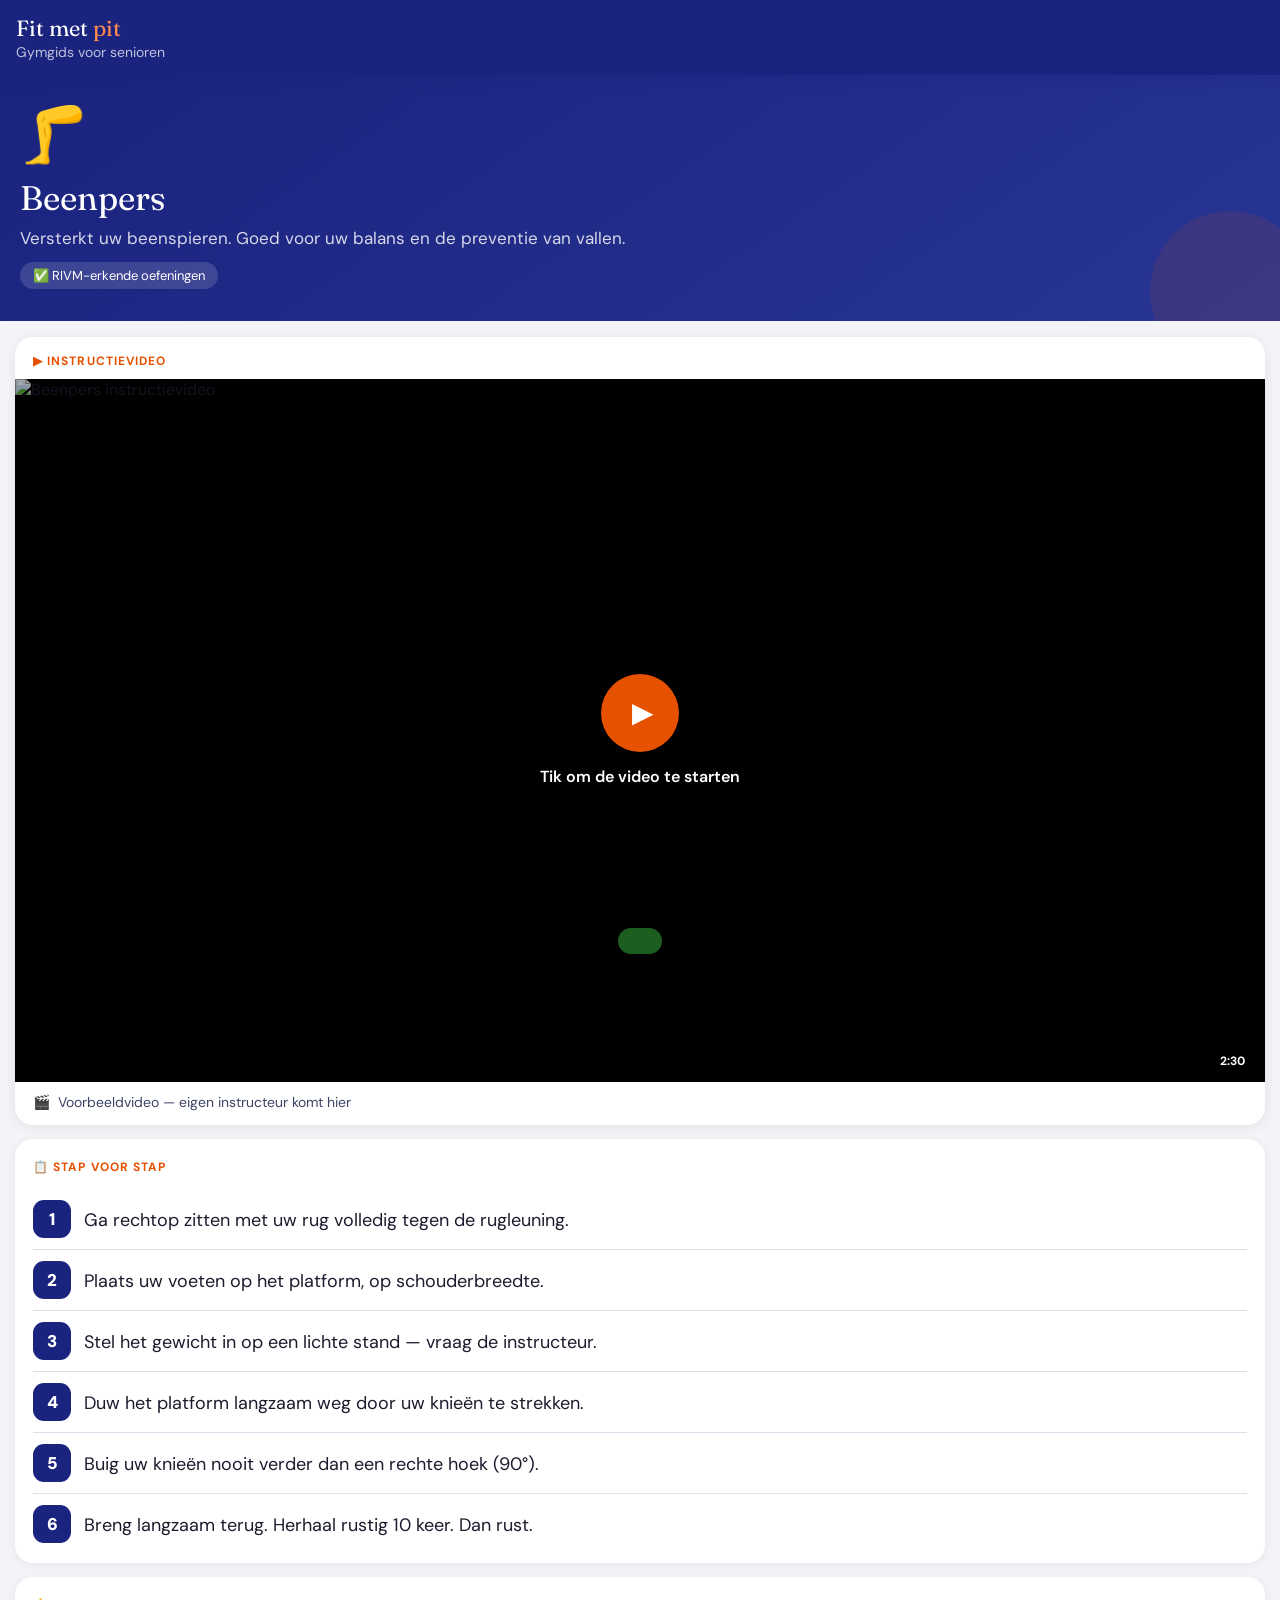
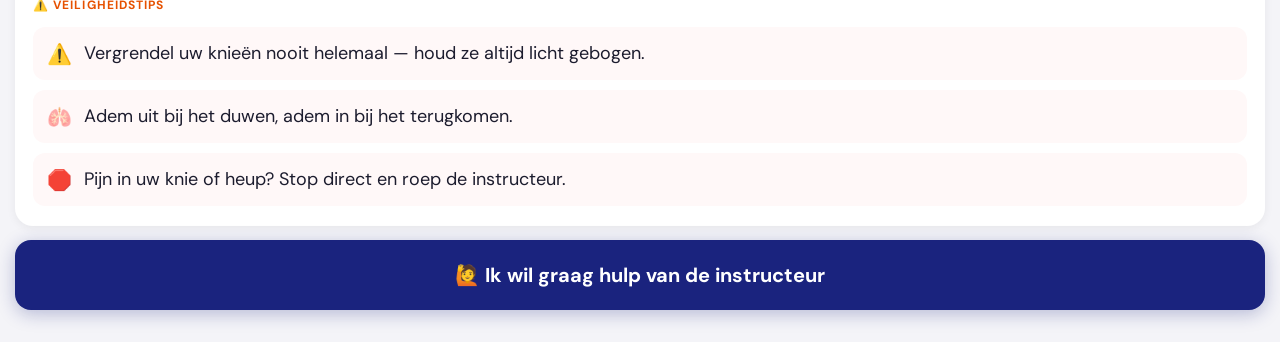
==== beenpers.html @ 7e88d87a "Add files via upload" ====
<!DOCTYPE html>
<html lang="nl">
<head>
<meta charset="UTF-8">
<meta name="viewport" content="width=device-width, initial-scale=1.0, maximum-scale=1.0, user-scalable=no">
<title>Fit met Pit — Beenpers</title>
<link href="https://fonts.googleapis.com/css2?family=Fraunces:wght@700;900&family=DM+Sans:wght@400;500;700&display=swap" rel="stylesheet">
<style>
:root {
  --or:   #E65100;
  --bl:   #1A237E;
  --bl2:  #283593;
  --bg:   #F4F4F8;
  --tekst:#1C1C2E;
  --mid:  #3D4466;
  --lijn: #DDE0EC;
  --r:    18px;
}
* { margin:0; padding:0; box-sizing:border-box; -webkit-tap-highlight-color:transparent; }
html, body { font-family:'DM Sans',sans-serif; background:var(--bg); color:var(--tekst); min-height:100vh; }

/* NAV */
.nav {
  background:var(--bl);
  padding:14px 16px;
  display:flex; align-items:center; gap:12px;
  box-shadow:0 2px 14px rgba(26,35,126,.3);
  position:sticky; top:0; z-index:50;
}
.nav-logo { font-family:'Fraunces',serif; font-size:22px; color:#fff; }
.nav-logo span { color:#FF8A50; }
.nav-sub { font-size:14px; color:rgba(255,255,255,.72); margin-top:1px; }

/* HERO BANNER */
.hero {
  background:linear-gradient(145deg,#1A237E,#283593);
  padding:24px 20px 32px;
  position:relative; overflow:hidden;
}
.hero::after {
  content:''; position:absolute;
  width:160px; height:160px; border-radius:50%;
  background:var(--or); opacity:.1;
  bottom:-50px; right:-30px;
}
.hero-ico { font-size:54px; margin-bottom:10px; }
.hero-naam { font-family:'Fraunces',serif; color:#fff; font-size:34px; line-height:1.1; }
.hero-doel { color:rgba(255,255,255,.82); font-size:17px; margin-top:8px; line-height:1.55; position:relative; }
.hero-badge {
  display:inline-flex; align-items:center; gap:5px;
  background:rgba(255,255,255,.14); border-radius:30px;
  padding:5px 13px; font-size:13px; color:#fff; margin-top:10px;
}

/* VIDEO */
.v-blok {
  background:#fff; margin:16px 15px 0;
  border-radius:var(--r); overflow:hidden;
  box-shadow:0 2px 12px rgba(0,0,0,.08);
}
.v-lbl {
  font-size:12px; font-weight:700; text-transform:uppercase;
  letter-spacing:.09em; color:var(--or); padding:16px 18px 10px;
}

/* Thumbnail click-to-play */
.yt-thumb {
  position:relative; width:100%; aspect-ratio:16/9;
  cursor:pointer; background:#000; display:block; overflow:hidden;
}
.yt-thumb img { width:100%; height:100%; object-fit:cover; display:block; }
.yt-overlay {
  position:absolute; inset:0;
  display:flex; flex-direction:column;
  align-items:center; justify-content:center; gap:14px;
  background:rgba(0,0,0,.32);
}
.yt-play {
  width:78px; height:78px; border-radius:50%;
  background:var(--or); display:flex; align-items:center;
  justify-content:center; padding-left:5px;
  box-shadow:0 0 0 0 rgba(230,81,0,.4);
  animation:pulse 2s infinite;
}
.yt-play-ico { font-size:28px; color:#fff; }
@keyframes pulse {
  0%   { box-shadow:0 0 0 0 rgba(230,81,0,.4); }
  60%  { box-shadow:0 0 0 22px rgba(230,81,0,0); }
  100% { box-shadow:0 0 0 0 rgba(230,81,0,0); }
}
.yt-label { color:#fff; font-size:16px; font-weight:600; text-shadow:0 1px 4px rgba(0,0,0,.5); }
.yt-dur {
  position:absolute; bottom:10px; right:12px;
  background:rgba(0,0,0,.7); color:#fff;
  font-size:12px; font-weight:700; padding:3px 8px; border-radius:5px;
}
.yt-frame { position:relative; width:100%; aspect-ratio:16/9; background:#000; }
.yt-frame iframe { position:absolute; inset:0; width:100%; height:100%; border:none; }

.v-footer { padding:11px 18px 14px; }
.v-footer-t { font-size:14px; color:var(--mid); display:flex; align-items:center; gap:6px; }

/* STAPPEN */
.blok {
  background:#fff; margin:14px 15px 0;
  border-radius:var(--r); padding:20px 18px;
  box-shadow:0 2px 10px rgba(0,0,0,.06);
}
.blok-lbl {
  font-size:12px; font-weight:700; text-transform:uppercase;
  letter-spacing:.09em; color:var(--or); margin-bottom:14px;
}
.stap {
  display:flex; gap:13px; align-items:flex-start;
  padding:11px 0; border-bottom:1px solid var(--lijn);
}
.stap:last-child { border-bottom:none; padding-bottom:0; }
.stap-nr {
  width:38px; height:38px; border-radius:11px;
  background:var(--bl); color:#fff; font-weight:900; font-size:17px;
  display:flex; align-items:center; justify-content:center; flex-shrink:0;
}
.stap-t { font-size:18px; line-height:1.55; color:var(--tekst); padding-top:7px; }

/* TIPS */
.tip {
  display:flex; gap:12px; align-items:flex-start;
  background:#FFF8F8; border-radius:12px;
  padding:13px 14px; margin-bottom:10px;
}
.tip:last-child { margin-bottom:0; }
.tip-ico { font-size:20px; flex-shrink:0; margin-top:1px; }
.tip-t { font-size:18px; line-height:1.5; color:var(--tekst); }

/* HULP KNOP */
.hulp {
  display:flex; align-items:center; justify-content:center; gap:12px;
  background:var(--bl); color:#fff; border:none;
  border-radius:16px; padding:22px 20px;
  font-family:'DM Sans',sans-serif; font-size:20px; font-weight:700;
  cursor:pointer; width:calc(100% - 30px); margin:14px 15px 32px;
  box-shadow:0 4px 18px rgba(26,35,126,.28);
  transition:transform .18s, background .2s;
}
.hulp:active { transform:scale(.97); background:#0d1757; }

/* TOAST */
.toast {
  position:fixed; bottom:26px; left:50%;
  transform:translateX(-50%) translateY(80px);
  background:#1B5E20; color:#fff; padding:13px 22px;
  border-radius:13px; font-size:16px; font-weight:600;
  box-shadow:0 6px 20px rgba(0,0,0,.2);
  transition:transform .28s ease; z-index:999; white-space:nowrap;
}
.toast.aan { transform:translateX(-50%) translateY(0); }

/* Fade in animatie */
@keyframes infade { from{opacity:0;transform:translateY(12px)} to{opacity:1;transform:none} }
.hero    { animation:infade .4s ease both; }
.v-blok  { animation:infade .4s .08s ease both; }
.blok    { animation:infade .4s .16s ease both; }
.blok.tips { animation:infade .4s .24s ease both; }
.hulp    { animation:infade .4s .32s ease both; }
</style>
</head>
<body>

<div class="nav">
  <div>
    <div class="nav-logo">Fit met <span>pit</span></div>
    <div class="nav-sub">Gymgids voor senioren</div>
  </div>
</div>

<div class="hero">
  <div class="hero-ico">🦵</div>
  <div class="hero-naam">Beenpers</div>
  <div class="hero-doel">Versterkt uw beenspieren. Goed voor uw balans en de preventie van vallen.</div>
  <div class="hero-badge">✅ RIVM-erkende oefeningen</div>
</div>

<!-- VIDEO -->
<div class="v-blok">
  <div class="v-lbl">▶ Instructievideo</div>
  <div class="yt-thumb" id="yt-player" onclick="speelVideo()">
    <img src="https://img.youtube.com/vi/FNTd_mxtWmo/hqdefault.jpg" alt="Beenpers instructievideo" loading="eager">
    <div class="yt-overlay">
      <div class="yt-play"><div class="yt-play-ico">▶</div></div>
      <div class="yt-label">Tik om de video te starten</div>
    </div>
    <div class="yt-dur">2:30</div>
  </div>
  <div class="v-footer">
    <div class="v-footer-t">🎬 &nbsp;Voorbeeldvideo — eigen instructeur komt hier</div>
  </div>
</div>

<!-- STAPPEN -->
<div class="blok">
  <div class="blok-lbl">📋 Stap voor stap</div>
  <div class="stap"><div class="stap-nr">1</div><div class="stap-t">Ga rechtop zitten met uw rug volledig tegen de rugleuning.</div></div>
  <div class="stap"><div class="stap-nr">2</div><div class="stap-t">Plaats uw voeten op het platform, op schouderbreedte.</div></div>
  <div class="stap"><div class="stap-nr">3</div><div class="stap-t">Stel het gewicht in op een lichte stand — vraag de instructeur.</div></div>
  <div class="stap"><div class="stap-nr">4</div><div class="stap-t">Duw het platform langzaam weg door uw knieën te strekken.</div></div>
  <div class="stap"><div class="stap-nr">5</div><div class="stap-t">Buig uw knieën nooit verder dan een rechte hoek (90°).</div></div>
  <div class="stap"><div class="stap-nr">6</div><div class="stap-t">Breng langzaam terug. Herhaal rustig 10 keer. Dan rust.</div></div>
</div>

<!-- TIPS -->
<div class="blok tips">
  <div class="blok-lbl">⚠️ Veiligheidstips</div>
  <div class="tip"><div class="tip-ico">⚠️</div><div class="tip-t">Vergrendel uw knieën nooit helemaal — houd ze altijd licht gebogen.</div></div>
  <div class="tip"><div class="tip-ico">🫁</div><div class="tip-t">Adem uit bij het duwen, adem in bij het terugkomen.</div></div>
  <div class="tip"><div class="tip-ico">🛑</div><div class="tip-t">Pijn in uw knie of heup? Stop direct en roep de instructeur.</div></div>
</div>

<button class="hulp" onclick="roepHulp()">
  🙋 Ik wil graag hulp van de instructeur
</button>

<div class="toast" id="toast"></div>

<script>
function speelVideo() {
  const el = document.getElementById('yt-player');
  el.outerHTML = `
    <div class="yt-frame">
      <iframe
        src="https://www.youtube-nocookie.com/embed/FNTd_mxtWmo?start=45&autoplay=1&rel=0&modestbranding=1&playsinline=1"
        allow="accelerometer; autoplay; clipboard-write; encrypted-media; gyroscope; picture-in-picture"
        allowfullscreen>
      </iframe>
    </div>`;
}

function roepHulp() {
  const t = document.getElementById('toast');
  t.textContent = '✅ Instructeur geroepen — kom eraan!';
  t.classList.add('aan');
  setTimeout(() => t.classList.remove('aan'), 3000);
}
</script>
</body>
</html>
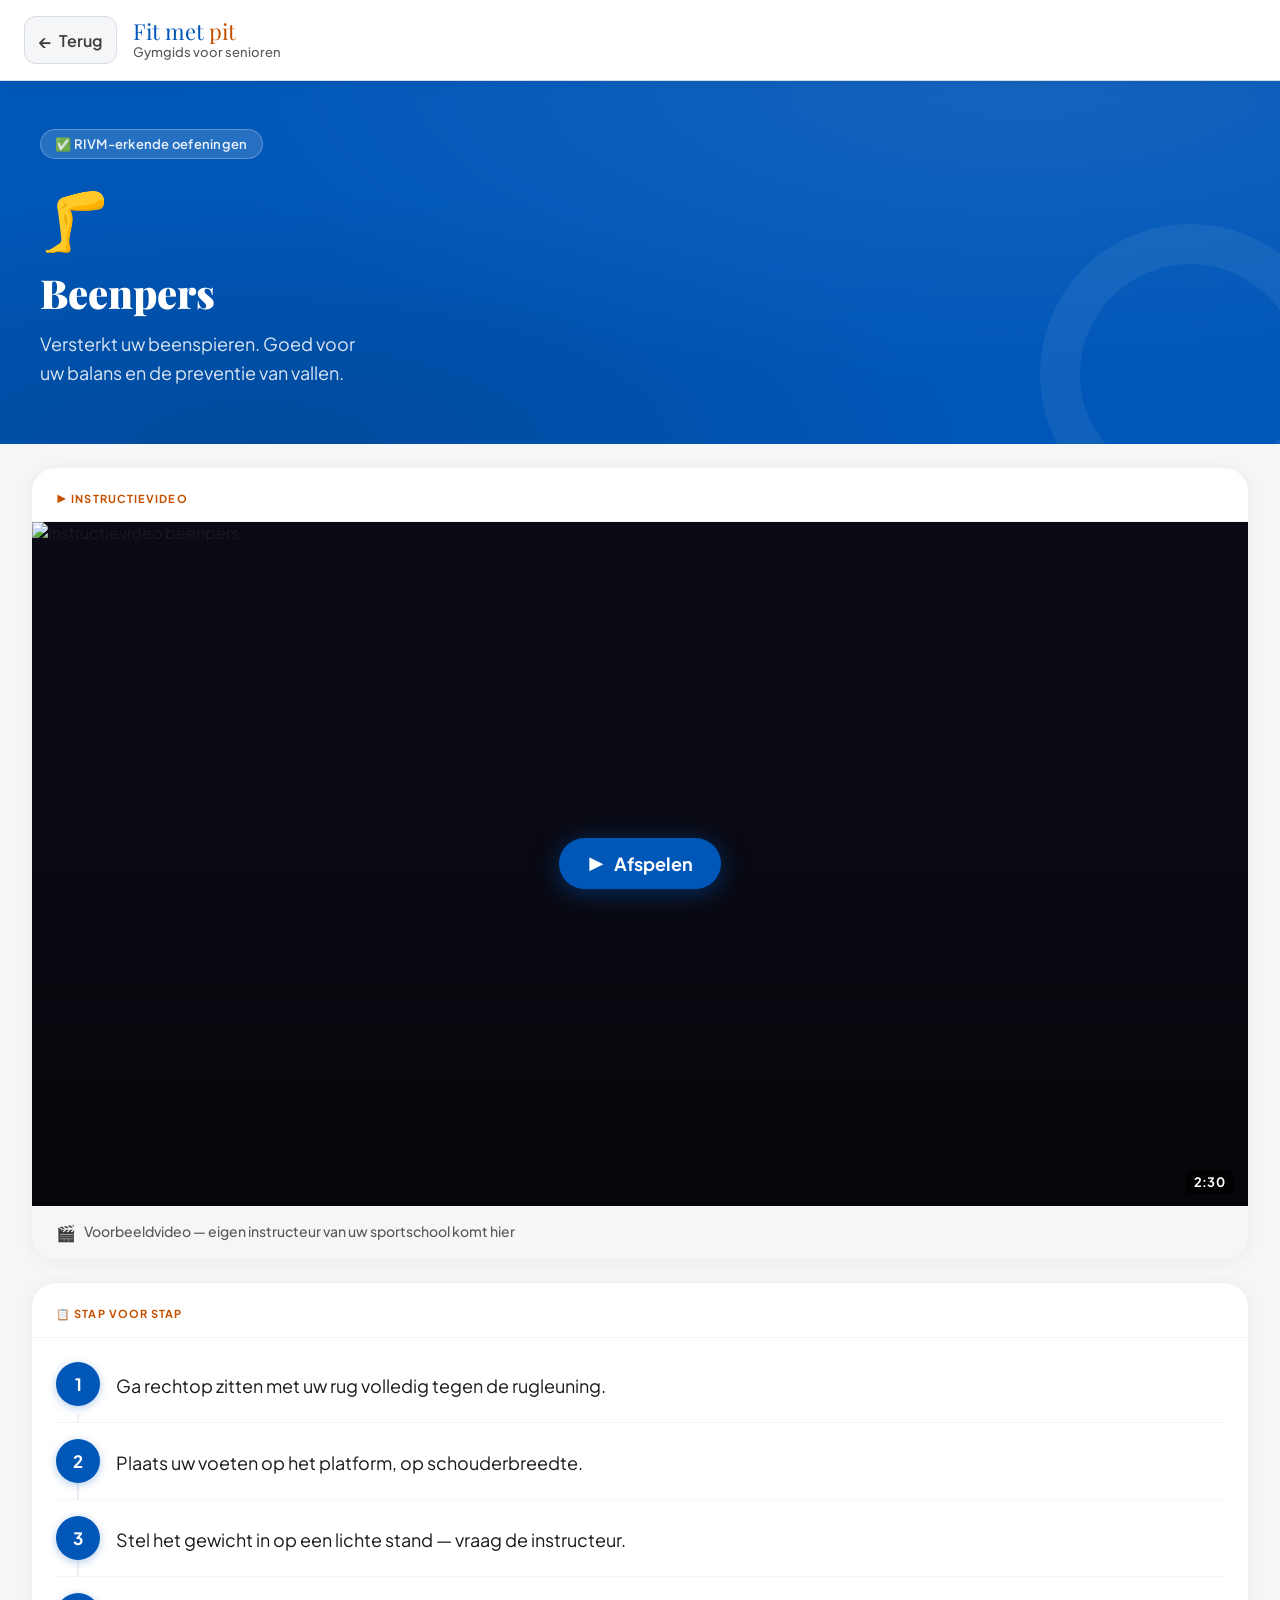
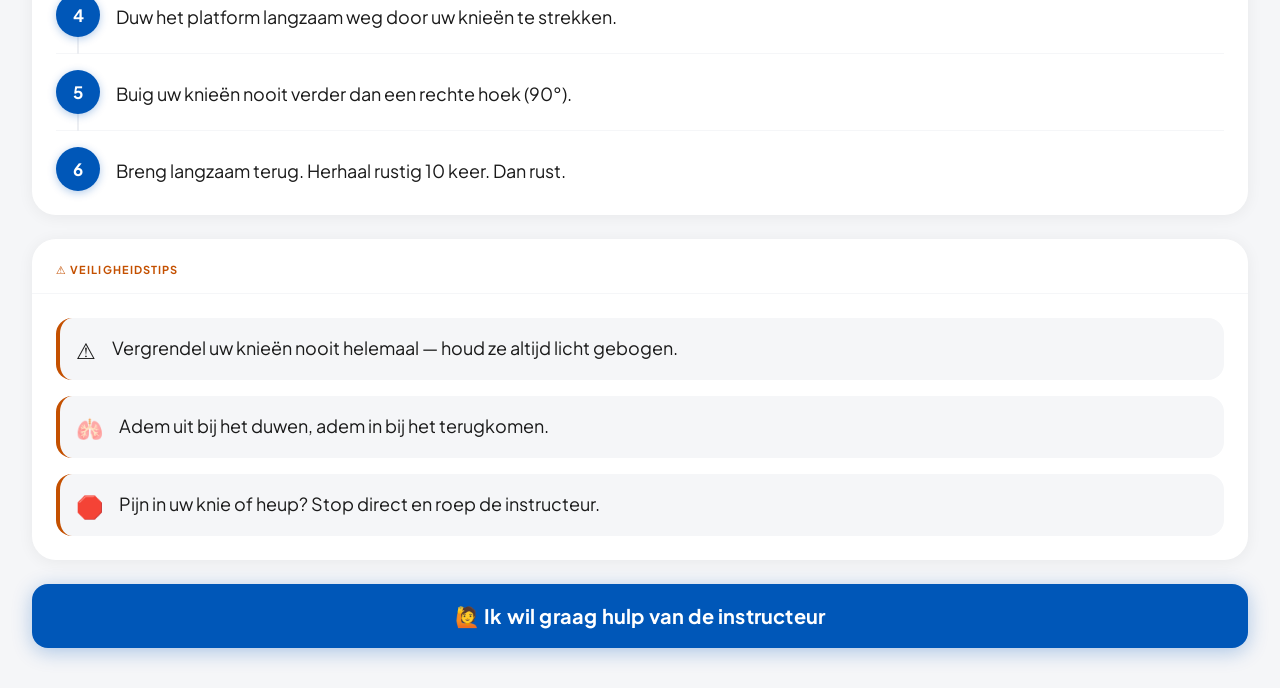
==== commit 8f741f7a: "FitmetPit v1 — Alle 6 machinepaginas + gedeeld design systeem - index.html: homepagina met 6 machine" ====
--- a/beenpers.html
+++ b/beenpers.html
@@ -2,244 +2,96 @@
 <html lang="nl">
 <head>
 <meta charset="UTF-8">
-<meta name="viewport" content="width=device-width, initial-scale=1.0, maximum-scale=1.0, user-scalable=no">
+<meta name="viewport" content="width=device-width, initial-scale=1.0">
 <title>Fit met Pit — Beenpers</title>
-<link href="https://fonts.googleapis.com/css2?family=Fraunces:wght@700;900&family=DM+Sans:wght@400;500;700&display=swap" rel="stylesheet">
-<style>
-:root {
-  --or:   #E65100;
-  --bl:   #1A237E;
-  --bl2:  #283593;
-  --bg:   #F4F4F8;
-  --tekst:#1C1C2E;
-  --mid:  #3D4466;
-  --lijn: #DDE0EC;
-  --r:    18px;
-}
-* { margin:0; padding:0; box-sizing:border-box; -webkit-tap-highlight-color:transparent; }
-html, body { font-family:'DM Sans',sans-serif; background:var(--bg); color:var(--tekst); min-height:100vh; }
-
-/* NAV */
-.nav {
-  background:var(--bl);
-  padding:14px 16px;
-  display:flex; align-items:center; gap:12px;
-  box-shadow:0 2px 14px rgba(26,35,126,.3);
-  position:sticky; top:0; z-index:50;
-}
-.nav-logo { font-family:'Fraunces',serif; font-size:22px; color:#fff; }
-.nav-logo span { color:#FF8A50; }
-.nav-sub { font-size:14px; color:rgba(255,255,255,.72); margin-top:1px; }
-
-/* HERO BANNER */
-.hero {
-  background:linear-gradient(145deg,#1A237E,#283593);
-  padding:24px 20px 32px;
-  position:relative; overflow:hidden;
-}
-.hero::after {
-  content:''; position:absolute;
-  width:160px; height:160px; border-radius:50%;
-  background:var(--or); opacity:.1;
-  bottom:-50px; right:-30px;
-}
-.hero-ico { font-size:54px; margin-bottom:10px; }
-.hero-naam { font-family:'Fraunces',serif; color:#fff; font-size:34px; line-height:1.1; }
-.hero-doel { color:rgba(255,255,255,.82); font-size:17px; margin-top:8px; line-height:1.55; position:relative; }
-.hero-badge {
-  display:inline-flex; align-items:center; gap:5px;
-  background:rgba(255,255,255,.14); border-radius:30px;
-  padding:5px 13px; font-size:13px; color:#fff; margin-top:10px;
-}
-
-/* VIDEO */
-.v-blok {
-  background:#fff; margin:16px 15px 0;
-  border-radius:var(--r); overflow:hidden;
-  box-shadow:0 2px 12px rgba(0,0,0,.08);
-}
-.v-lbl {
-  font-size:12px; font-weight:700; text-transform:uppercase;
-  letter-spacing:.09em; color:var(--or); padding:16px 18px 10px;
-}
-
-/* Thumbnail click-to-play */
-.yt-thumb {
-  position:relative; width:100%; aspect-ratio:16/9;
-  cursor:pointer; background:#000; display:block; overflow:hidden;
-}
-.yt-thumb img { width:100%; height:100%; object-fit:cover; display:block; }
-.yt-overlay {
-  position:absolute; inset:0;
-  display:flex; flex-direction:column;
-  align-items:center; justify-content:center; gap:14px;
-  background:rgba(0,0,0,.32);
-}
-.yt-play {
-  width:78px; height:78px; border-radius:50%;
-  background:var(--or); display:flex; align-items:center;
-  justify-content:center; padding-left:5px;
-  box-shadow:0 0 0 0 rgba(230,81,0,.4);
-  animation:pulse 2s infinite;
-}
-.yt-play-ico { font-size:28px; color:#fff; }
-@keyframes pulse {
-  0%   { box-shadow:0 0 0 0 rgba(230,81,0,.4); }
-  60%  { box-shadow:0 0 0 22px rgba(230,81,0,0); }
-  100% { box-shadow:0 0 0 0 rgba(230,81,0,0); }
-}
-.yt-label { color:#fff; font-size:16px; font-weight:600; text-shadow:0 1px 4px rgba(0,0,0,.5); }
-.yt-dur {
-  position:absolute; bottom:10px; right:12px;
-  background:rgba(0,0,0,.7); color:#fff;
-  font-size:12px; font-weight:700; padding:3px 8px; border-radius:5px;
-}
-.yt-frame { position:relative; width:100%; aspect-ratio:16/9; background:#000; }
-.yt-frame iframe { position:absolute; inset:0; width:100%; height:100%; border:none; }
-
-.v-footer { padding:11px 18px 14px; }
-.v-footer-t { font-size:14px; color:var(--mid); display:flex; align-items:center; gap:6px; }
-
-/* STAPPEN */
-.blok {
-  background:#fff; margin:14px 15px 0;
-  border-radius:var(--r); padding:20px 18px;
-  box-shadow:0 2px 10px rgba(0,0,0,.06);
-}
-.blok-lbl {
-  font-size:12px; font-weight:700; text-transform:uppercase;
-  letter-spacing:.09em; color:var(--or); margin-bottom:14px;
-}
-.stap {
-  display:flex; gap:13px; align-items:flex-start;
-  padding:11px 0; border-bottom:1px solid var(--lijn);
-}
-.stap:last-child { border-bottom:none; padding-bottom:0; }
-.stap-nr {
-  width:38px; height:38px; border-radius:11px;
-  background:var(--bl); color:#fff; font-weight:900; font-size:17px;
-  display:flex; align-items:center; justify-content:center; flex-shrink:0;
-}
-.stap-t { font-size:18px; line-height:1.55; color:var(--tekst); padding-top:7px; }
-
-/* TIPS */
-.tip {
-  display:flex; gap:12px; align-items:flex-start;
-  background:#FFF8F8; border-radius:12px;
-  padding:13px 14px; margin-bottom:10px;
-}
-.tip:last-child { margin-bottom:0; }
-.tip-ico { font-size:20px; flex-shrink:0; margin-top:1px; }
-.tip-t { font-size:18px; line-height:1.5; color:var(--tekst); }
-
-/* HULP KNOP */
-.hulp {
-  display:flex; align-items:center; justify-content:center; gap:12px;
-  background:var(--bl); color:#fff; border:none;
-  border-radius:16px; padding:22px 20px;
-  font-family:'DM Sans',sans-serif; font-size:20px; font-weight:700;
-  cursor:pointer; width:calc(100% - 30px); margin:14px 15px 32px;
-  box-shadow:0 4px 18px rgba(26,35,126,.28);
-  transition:transform .18s, background .2s;
-}
-.hulp:active { transform:scale(.97); background:#0d1757; }
-
-/* TOAST */
-.toast {
-  position:fixed; bottom:26px; left:50%;
-  transform:translateX(-50%) translateY(80px);
-  background:#1B5E20; color:#fff; padding:13px 22px;
-  border-radius:13px; font-size:16px; font-weight:600;
-  box-shadow:0 6px 20px rgba(0,0,0,.2);
-  transition:transform .28s ease; z-index:999; white-space:nowrap;
-}
-.toast.aan { transform:translateX(-50%) translateY(0); }
-
-/* Fade in animatie */
-@keyframes infade { from{opacity:0;transform:translateY(12px)} to{opacity:1;transform:none} }
-.hero    { animation:infade .4s ease both; }
-.v-blok  { animation:infade .4s .08s ease both; }
-.blok    { animation:infade .4s .16s ease both; }
-.blok.tips { animation:infade .4s .24s ease both; }
-.hulp    { animation:infade .4s .32s ease both; }
-</style>
+<link href="https://fonts.googleapis.com/css2?family=Playfair+Display:wght@700;900&family=Plus+Jakarta+Sans:wght@400;500;600;700&display=swap" rel="stylesheet">
+<link rel="stylesheet" href="css/fitmetpit.css">
 </head>
 <body>
 
-<div class="nav">
+<nav class="nav">
+  <a class="nav-terug" href="index.html">
+    <span class="nav-terug-pijl">←</span>
+    <span>Terug</span>
+  </a>
   <div>
     <div class="nav-logo">Fit met <span>pit</span></div>
     <div class="nav-sub">Gymgids voor senioren</div>
   </div>
-</div>
+</nav>
 
 <div class="hero">
-  <div class="hero-ico">🦵</div>
-  <div class="hero-naam">Beenpers</div>
-  <div class="hero-doel">Versterkt uw beenspieren. Goed voor uw balans en de preventie van vallen.</div>
-  <div class="hero-badge">✅ RIVM-erkende oefeningen</div>
-</div>
-
-<!-- VIDEO -->
-<div class="v-blok">
-  <div class="v-lbl">▶ Instructievideo</div>
-  <div class="yt-thumb" id="yt-player" onclick="speelVideo()">
-    <img src="https://img.youtube.com/vi/FNTd_mxtWmo/hqdefault.jpg" alt="Beenpers instructievideo" loading="eager">
-    <div class="yt-overlay">
-      <div class="yt-play"><div class="yt-play-ico">▶</div></div>
-      <div class="yt-label">Tik om de video te starten</div>
-    </div>
-    <div class="yt-dur">2:30</div>
-  </div>
-  <div class="v-footer">
-    <div class="v-footer-t">🎬 &nbsp;Voorbeeldvideo — eigen instructeur komt hier</div>
+  <div class="hero-content">
+    <div class="hero-badge">✅ RIVM-erkende oefeningen</div>
+    <span class="hero-icoon">🦵</span>
+    <h1 class="hero-naam">Beenpers</h1>
+    <p class="hero-doel">Versterkt uw beenspieren. Goed voor uw balans en de preventie van vallen.</p>
   </div>
 </div>
 
-<!-- STAPPEN -->
-<div class="blok">
-  <div class="blok-lbl">📋 Stap voor stap</div>
-  <div class="stap"><div class="stap-nr">1</div><div class="stap-t">Ga rechtop zitten met uw rug volledig tegen de rugleuning.</div></div>
-  <div class="stap"><div class="stap-nr">2</div><div class="stap-t">Plaats uw voeten op het platform, op schouderbreedte.</div></div>
-  <div class="stap"><div class="stap-nr">3</div><div class="stap-t">Stel het gewicht in op een lichte stand — vraag de instructeur.</div></div>
-  <div class="stap"><div class="stap-nr">4</div><div class="stap-t">Duw het platform langzaam weg door uw knieën te strekken.</div></div>
-  <div class="stap"><div class="stap-nr">5</div><div class="stap-t">Buig uw knieën nooit verder dan een rechte hoek (90°).</div></div>
-  <div class="stap"><div class="stap-nr">6</div><div class="stap-t">Breng langzaam terug. Herhaal rustig 10 keer. Dan rust.</div></div>
+<div class="sectie">
+  <div class="sectie-header">
+    <div class="sectie-label">▶ Instructievideo</div>
+  </div>
+  <div class="video-container" id="video-container" onclick="speelVideo('FNTd_mxtWmo', 60)">
+    <img class="video-thumb" src="https://img.youtube.com/vi/FNTd_mxtWmo/hqdefault.jpg" alt="Instructievideo beenpers" loading="eager">
+    <div class="video-overlay">
+      <div class="video-play-knop">
+        <span>▶</span>
+        <span>Afspelen</span>
+      </div>
+    </div>
+    <div class="video-duur">2:30</div>
+  </div>
+  <div class="video-footer">
+    <span>🎬</span>
+    <span class="video-footer-tekst">Voorbeeldvideo — eigen instructeur van uw sportschool komt hier</span>
+  </div>
 </div>
 
-<!-- TIPS -->
-<div class="blok tips">
-  <div class="blok-lbl">⚠️ Veiligheidstips</div>
-  <div class="tip"><div class="tip-ico">⚠️</div><div class="tip-t">Vergrendel uw knieën nooit helemaal — houd ze altijd licht gebogen.</div></div>
-  <div class="tip"><div class="tip-ico">🫁</div><div class="tip-t">Adem uit bij het duwen, adem in bij het terugkomen.</div></div>
-  <div class="tip"><div class="tip-ico">🛑</div><div class="tip-t">Pijn in uw knie of heup? Stop direct en roep de instructeur.</div></div>
+<div class="sectie">
+  <div class="sectie-header">
+    <div class="sectie-label">📋 Stap voor stap</div>
+  </div>
+  <div class="stappen-lijst">
+    <div class="stap"><div class="stap-nr">1</div><div class="stap-tekst">Ga rechtop zitten met uw rug volledig tegen de rugleuning.</div></div>
+    <div class="stap"><div class="stap-nr">2</div><div class="stap-tekst">Plaats uw voeten op het platform, op schouderbreedte.</div></div>
+    <div class="stap"><div class="stap-nr">3</div><div class="stap-tekst">Stel het gewicht in op een lichte stand — vraag de instructeur.</div></div>
+    <div class="stap"><div class="stap-nr">4</div><div class="stap-tekst">Duw het platform langzaam weg door uw knieën te strekken.</div></div>
+    <div class="stap"><div class="stap-nr">5</div><div class="stap-tekst">Buig uw knieën nooit verder dan een rechte hoek (90°).</div></div>
+    <div class="stap"><div class="stap-nr">6</div><div class="stap-tekst">Breng langzaam terug. Herhaal rustig 10 keer. Dan rust.</div></div>
+  </div>
 </div>
 
-<button class="hulp" onclick="roepHulp()">
-  🙋 Ik wil graag hulp van de instructeur
-</button>
+<div class="sectie">
+  <div class="sectie-header">
+    <div class="sectie-label">⚠️ Veiligheidstips</div>
+  </div>
+  <div class="tips-lijst">
+    <div class="tip"><div class="tip-ico">⚠️</div><div class="tip-tekst">Vergrendel uw knieën nooit helemaal — houd ze altijd licht gebogen.</div></div>
+    <div class="tip"><div class="tip-ico">🫁</div><div class="tip-tekst">Adem uit bij het duwen, adem in bij het terugkomen.</div></div>
+    <div class="tip"><div class="tip-ico">🛑</div><div class="tip-tekst">Pijn in uw knie of heup? Stop direct en roep de instructeur.</div></div>
+  </div>
+</div>
 
-<div class="toast" id="toast"></div>
+<div class="hulp-sectie">
+  <button class="hulp-knop" onclick="roepHulp()">🙋 Ik wil graag hulp van de instructeur</button>
+</div>
 
-<script>
-function speelVideo() {
-  const el = document.getElementById('yt-player');
-  el.outerHTML = `
-    <div class="yt-frame">
-      <iframe
-        src="https://www.youtube-nocookie.com/embed/FNTd_mxtWmo?start=45&autoplay=1&rel=0&modestbranding=1&playsinline=1"
-        allow="accelerometer; autoplay; clipboard-write; encrypted-media; gyroscope; picture-in-picture"
-        allowfullscreen>
-      </iframe>
-    </div>`;
-}
+<div class="modaal-bg" id="modaal" onclick="sluitModaal(event)">
+  <div class="modaal-kaart">
+    <div class="modaal-top">
+      <div class="modaal-vinkje">✅</div>
+      <div class="modaal-titel">De instructeur is gewaarschuwd!</div>
+      <div class="modaal-sub">Hij of zij komt zo snel mogelijk naar U toe.</div>
+    </div>
+    <div class="modaal-body">
+      <div class="modaal-info">🕐 &nbsp;Blijf rustig zitten bij het apparaat.<br>De instructeur komt eraan.</div>
+      <button class="modaal-sluit" onclick="sluitModaal(event)">← Terug naar de oefening</button>
+    </div>
+  </div>
+</div>
 
-function roepHulp() {
-  const t = document.getElementById('toast');
-  t.textContent = '✅ Instructeur geroepen — kom eraan!';
-  t.classList.add('aan');
-  setTimeout(() => t.classList.remove('aan'), 3000);
-}
-</script>
+<script src="js/fitmetpit.js"></script>
 </body>
 </html>
--- a/css/fitmetpit.css
+++ b/css/fitmetpit.css
@@ -0,0 +1,645 @@
+/*
+  FitmetPit — Gedeeld design systeem
+  8pt grid · WCAG AAA contrast · Senior-proof UX
+
+  Contrast ratios:
+  --tekst  #1A1A1A op wit:  18.1:1  ✓ AAA
+  --mid    #3D3D3D op wit:  10.7:1  ✓ AAA
+  --sub    #595959 op wit:   7.0:1  ✓ AAA
+  --actie  #0057B8 op wit:   7.2:1  ✓ AAA (nooit naast oranje)
+  --label  #C45000 op wit:   4.6:1  ✓ AA  (nooit naast blauw)
+*/
+
+:root {
+  --wit:      #FFFFFF;
+  --bg:       #F5F6F8;
+  --bg2:      #ECEEF2;
+  --tekst:    #1A1A1A;
+  --mid:      #3D3D3D;
+  --sub:      #595959;
+  --lijn:     #D8DBE4;
+  --actie:    #0057B8;
+  --actie2:   #004A9E;
+  --label:    #C45000;
+  --label-bg: #FFF0E6;
+  --groen:    #1B5E20;
+  --groen-bg: #E8F5E9;
+
+  --font-display: 'Playfair Display', Georgia, serif;
+  --font-body:    'Plus Jakarta Sans', system-ui, sans-serif;
+
+  --s1: 8px;
+  --s2: 16px;
+  --s3: 24px;
+  --s4: 32px;
+  --s5: 40px;
+  --s6: 48px;
+
+  --r-sm: 12px;
+  --r-md: 16px;
+  --r-lg: 24px;
+}
+
+* { margin:0; padding:0; box-sizing:border-box; -webkit-tap-highlight-color:transparent; }
+html { scroll-behavior:smooth; }
+body {
+  font-family: var(--font-body);
+  background: var(--bg);
+  color: var(--tekst);
+  min-height: 100vh;
+  -webkit-font-smoothing: antialiased;
+}
+
+/* ═══ NAVIGATIE ═══ */
+.nav {
+  background: var(--wit);
+  border-bottom: 1px solid var(--lijn);
+  padding: var(--s2) var(--s3);
+  display: flex;
+  align-items: center;
+  gap: var(--s2);
+  position: sticky;
+  top: 0;
+  z-index: 100;
+  box-shadow: 0 1px 12px rgba(0,0,0,.06);
+}
+
+.nav-terug {
+  display: flex;
+  align-items: center;
+  gap: 6px;
+  background: var(--bg);
+  border: 1.5px solid var(--lijn);
+  border-radius: var(--r-sm);
+  padding: 10px 14px;
+  font-family: var(--font-body);
+  font-size: 16px;
+  font-weight: 600;
+  color: var(--mid);
+  cursor: pointer;
+  flex-shrink: 0;
+  transition: background .18s, border-color .18s;
+  min-height: 48px;
+  text-decoration: none;
+}
+.nav-terug:active { background: var(--bg2); border-color: var(--sub); }
+.nav-terug-pijl { font-size: 18px; }
+
+.nav-logo {
+  font-family: var(--font-display);
+  font-size: 22px;
+  color: var(--actie);
+  line-height: 1;
+}
+.nav-logo span { color: var(--label); }
+.nav-sub {
+  font-size: 13px;
+  color: var(--sub);
+  margin-top: 2px;
+  font-weight: 500;
+}
+
+/* ═══ HERO ═══ */
+.hero {
+  background: var(--actie);
+  padding: var(--s5) var(--s3) var(--s6);
+  position: relative;
+  overflow: hidden;
+}
+.hero::before {
+  content: '';
+  position: absolute;
+  inset: 0;
+  background:
+    radial-gradient(ellipse at 80% 0%, rgba(255,255,255,.08) 0%, transparent 60%),
+    radial-gradient(ellipse at 20% 100%, rgba(0,0,0,.15) 0%, transparent 50%);
+}
+.hero::after {
+  content: '';
+  position: absolute;
+  width: 220px; height: 220px;
+  border-radius: 50%;
+  border: 40px solid rgba(255,255,255,.06);
+  bottom: -80px; right: -60px;
+}
+.hero-content { position: relative; }
+
+.hero-badge {
+  display: inline-flex;
+  align-items: center;
+  gap: 6px;
+  background: rgba(255,255,255,.15);
+  border: 1px solid rgba(255,255,255,.25);
+  border-radius: 30px;
+  padding: 6px 14px;
+  font-size: 13px;
+  font-weight: 600;
+  color: rgba(255,255,255,.9);
+  margin-bottom: var(--s3);
+  letter-spacing: .02em;
+}
+
+.hero-icoon { font-size: 56px; margin-bottom: var(--s2); display: block; }
+
+.hero-naam {
+  font-family: var(--font-display);
+  color: var(--wit);
+  font-size: 40px;
+  line-height: 1.08;
+  font-weight: 900;
+  margin-bottom: var(--s2);
+}
+
+.hero-doel {
+  color: rgba(255,255,255,.85);
+  font-size: 18px;
+  line-height: 1.6;
+  font-weight: 400;
+  max-width: 340px;
+}
+
+/* ═══ SECTIE KAART ═══ */
+.sectie {
+  background: var(--wit);
+  margin: var(--s3) var(--s3) 0;
+  border-radius: var(--r-lg);
+  overflow: hidden;
+  box-shadow: 0 2px 16px rgba(0,0,0,.06);
+}
+
+.sectie-header {
+  padding: var(--s3) var(--s3) var(--s2);
+  display: flex;
+  align-items: center;
+  gap: 10px;
+  border-bottom: 1px solid var(--bg);
+}
+
+.sectie-label {
+  font-size: 11px;
+  font-weight: 700;
+  text-transform: uppercase;
+  letter-spacing: .1em;
+  color: var(--label);
+}
+
+/* ═══ VIDEO ═══ */
+.video-container {
+  position: relative;
+  width: 100%;
+  aspect-ratio: 16/9;
+  background: #0a0a14;
+  cursor: pointer;
+  overflow: hidden;
+}
+.video-thumb {
+  width: 100%;
+  height: 100%;
+  object-fit: cover;
+  display: block;
+  transition: transform .4s ease, opacity .3s;
+}
+.video-container:active .video-thumb { transform: scale(1.02); opacity: .9; }
+
+.video-overlay {
+  position: absolute;
+  inset: 0;
+  background: linear-gradient(to bottom, transparent 40%, rgba(0,0,0,.5) 100%);
+  display: flex;
+  align-items: center;
+  justify-content: center;
+}
+
+.video-play-knop {
+  display: flex;
+  align-items: center;
+  gap: 10px;
+  background: var(--actie);
+  color: var(--wit);
+  border-radius: 50px;
+  padding: 14px 28px;
+  font-family: var(--font-body);
+  font-size: 18px;
+  font-weight: 700;
+  box-shadow: 0 4px 24px rgba(0,87,184,.5);
+  animation: puls 2.2s ease infinite;
+  transition: transform .18s;
+}
+.video-container:active .video-play-knop { transform: scale(.95); }
+
+@keyframes puls {
+  0%   { box-shadow: 0 4px 24px rgba(0,87,184,.5), 0 0 0 0 rgba(0,87,184,.35); }
+  60%  { box-shadow: 0 4px 24px rgba(0,87,184,.5), 0 0 0 18px rgba(0,87,184,0); }
+  100% { box-shadow: 0 4px 24px rgba(0,87,184,.5), 0 0 0 0 rgba(0,87,184,0); }
+}
+
+.video-duur {
+  position: absolute;
+  bottom: 12px; right: 14px;
+  background: rgba(0,0,0,.72);
+  color: var(--wit);
+  font-size: 13px;
+  font-weight: 700;
+  padding: 4px 9px;
+  border-radius: 6px;
+  letter-spacing: .02em;
+}
+
+.video-yt-frame {
+  position: relative; width: 100%; aspect-ratio: 16/9; background: #000;
+}
+.video-yt-frame iframe {
+  position: absolute; inset: 0; width: 100%; height: 100%; border: none;
+}
+
+/* Placeholder voor machines zonder video */
+.video-placeholder {
+  width: 100%;
+  aspect-ratio: 16/9;
+  background: linear-gradient(135deg, #0d1b2a 0%, #1a2f4a 100%);
+  display: flex;
+  flex-direction: column;
+  align-items: center;
+  justify-content: center;
+  gap: var(--s2);
+}
+.video-placeholder-icoon { font-size: 48px; }
+.video-placeholder-tekst {
+  font-family: var(--font-body);
+  font-size: 18px;
+  font-weight: 600;
+  color: rgba(255,255,255,.8);
+  text-align: center;
+  padding: 0 var(--s3);
+  line-height: 1.5;
+}
+.video-placeholder-sub {
+  font-size: 14px;
+  color: rgba(255,255,255,.5);
+  text-align: center;
+  padding: 0 var(--s3);
+}
+
+.video-footer {
+  padding: var(--s2) var(--s3);
+  background: var(--bg);
+  display: flex;
+  align-items: center;
+  gap: 8px;
+}
+.video-footer-tekst {
+  font-size: 14px;
+  color: var(--sub);
+  font-weight: 500;
+  line-height: 1.4;
+}
+
+/* ═══ STAPPEN ═══ */
+.stappen-lijst {
+  padding: var(--s3);
+  display: flex;
+  flex-direction: column;
+  gap: 0;
+}
+
+.stap {
+  display: flex;
+  gap: var(--s2);
+  align-items: flex-start;
+  padding: var(--s2) 0;
+  border-bottom: 1px solid var(--bg);
+  position: relative;
+}
+.stap:last-child { border-bottom: none; padding-bottom: 0; }
+.stap:first-child { padding-top: 0; }
+
+.stap:not(:last-child)::before {
+  content: '';
+  position: absolute;
+  left: 21px;
+  top: 52px;
+  bottom: -1px;
+  width: 2px;
+  background: var(--bg2);
+}
+
+.stap-nr {
+  width: 44px;
+  height: 44px;
+  border-radius: 50%;
+  background: var(--actie);
+  color: var(--wit);
+  font-weight: 700;
+  font-size: 17px;
+  display: flex;
+  align-items: center;
+  justify-content: center;
+  flex-shrink: 0;
+  box-shadow: 0 2px 8px rgba(0,87,184,.3);
+  position: relative;
+  z-index: 1;
+}
+
+.stap-tekst {
+  font-size: 18px;
+  line-height: 1.6;
+  color: var(--tekst);
+  padding-top: 10px;
+  font-weight: 400;
+}
+
+/* ═══ VEILIGHEIDSTIPS ═══ */
+.tips-lijst {
+  padding: var(--s3);
+  display: flex;
+  flex-direction: column;
+  gap: var(--s2);
+}
+
+.tip {
+  display: flex;
+  gap: var(--s2);
+  align-items: flex-start;
+  background: var(--bg);
+  border-radius: var(--r-md);
+  padding: var(--s2);
+  border-left: 4px solid var(--label);
+}
+
+.tip-ico { font-size: 22px; flex-shrink: 0; margin-top: 2px; }
+.tip-tekst {
+  font-size: 18px;
+  line-height: 1.55;
+  color: var(--tekst);
+  font-weight: 400;
+}
+
+/* ═══ HULPKNOP ═══ */
+.hulp-sectie {
+  margin: var(--s3) var(--s3) var(--s5);
+}
+
+.hulp-knop {
+  display: flex;
+  align-items: center;
+  justify-content: center;
+  gap: var(--s2);
+  background: var(--actie);
+  color: var(--wit);
+  border: none;
+  border-radius: var(--r-md);
+  padding: 0 var(--s3);
+  height: 64px;
+  font-family: var(--font-body);
+  font-size: 20px;
+  font-weight: 700;
+  cursor: pointer;
+  width: 100%;
+  box-shadow: 0 4px 20px rgba(0,87,184,.3);
+  transition: background .18s, transform .18s, box-shadow .18s;
+  letter-spacing: .01em;
+}
+.hulp-knop:active {
+  background: var(--actie2);
+  transform: scale(.98);
+  box-shadow: 0 2px 10px rgba(0,87,184,.2);
+}
+
+/* ═══ MODAAL ═══ */
+.modaal-bg {
+  position: fixed;
+  inset: 0;
+  background: rgba(0,0,0,.7);
+  z-index: 500;
+  display: flex;
+  align-items: center;
+  justify-content: center;
+  padding: var(--s3);
+  opacity: 0;
+  pointer-events: none;
+  transition: opacity .3s ease;
+  backdrop-filter: blur(4px);
+}
+.modaal-bg.aan { opacity: 1; pointer-events: all; }
+
+.modaal-kaart {
+  background: var(--wit);
+  border-radius: var(--r-lg);
+  width: 100%;
+  max-width: 380px;
+  overflow: hidden;
+  transform: translateY(20px) scale(.97);
+  transition: transform .3s ease;
+  box-shadow: 0 24px 64px rgba(0,0,0,.3);
+}
+.modaal-bg.aan .modaal-kaart { transform: none; }
+
+.modaal-top {
+  background: var(--groen);
+  padding: var(--s5) var(--s3) var(--s4);
+  text-align: center;
+}
+.modaal-vinkje {
+  width: 72px; height: 72px;
+  background: rgba(255,255,255,.2);
+  border-radius: 50%;
+  display: flex;
+  align-items: center;
+  justify-content: center;
+  font-size: 34px;
+  margin: 0 auto var(--s3);
+}
+.modaal-titel {
+  font-family: var(--font-display);
+  color: var(--wit);
+  font-size: 26px;
+  font-weight: 700;
+  line-height: 1.2;
+}
+.modaal-sub {
+  color: rgba(255,255,255,.85);
+  font-size: 17px;
+  margin-top: var(--s1);
+  line-height: 1.5;
+}
+
+.modaal-body { padding: var(--s3); }
+.modaal-info {
+  background: var(--groen-bg);
+  border-radius: var(--r-sm);
+  padding: var(--s2);
+  font-size: 16px;
+  color: var(--groen);
+  font-weight: 500;
+  line-height: 1.5;
+  text-align: center;
+  margin-bottom: var(--s3);
+}
+
+.modaal-sluit {
+  display: flex;
+  align-items: center;
+  justify-content: center;
+  background: var(--bg);
+  border: 2px solid var(--lijn);
+  border-radius: var(--r-md);
+  padding: 0 var(--s3);
+  height: 56px;
+  font-family: var(--font-body);
+  font-size: 18px;
+  font-weight: 700;
+  color: var(--mid);
+  cursor: pointer;
+  width: 100%;
+  transition: background .18s, border-color .18s;
+}
+.modaal-sluit:active { background: var(--bg2); border-color: var(--sub); }
+
+/* ═══ INDEX PAGINA ═══ */
+.home-hero {
+  background: var(--actie);
+  padding: var(--s5) var(--s3) var(--s6);
+  position: relative;
+  overflow: hidden;
+  text-align: center;
+}
+.home-hero::before {
+  content: '';
+  position: absolute;
+  inset: 0;
+  background: radial-gradient(ellipse at 50% 0%, rgba(255,255,255,.1) 0%, transparent 60%);
+}
+.home-hero::after {
+  content: '';
+  position: absolute;
+  width: 300px; height: 300px;
+  border-radius: 50%;
+  border: 60px solid rgba(255,255,255,.05);
+  bottom: -120px; right: -80px;
+}
+.home-hero-content { position: relative; }
+.home-logo {
+  font-family: var(--font-display);
+  font-size: 48px;
+  color: var(--wit);
+  font-weight: 900;
+  line-height: 1;
+  margin-bottom: var(--s1);
+}
+.home-logo span { color: #FFD54F; }
+.home-tagline {
+  font-size: 18px;
+  color: rgba(255,255,255,.85);
+  font-weight: 500;
+  margin-bottom: var(--s3);
+}
+.home-subtitle {
+  font-size: 16px;
+  color: rgba(255,255,255,.7);
+  line-height: 1.6;
+  max-width: 320px;
+  margin: 0 auto;
+}
+
+.machines-sectie {
+  padding: var(--s3);
+}
+.machines-titel {
+  font-family: var(--font-display);
+  font-size: 26px;
+  color: var(--tekst);
+  font-weight: 700;
+  margin-bottom: var(--s1);
+}
+.machines-sub {
+  font-size: 16px;
+  color: var(--sub);
+  margin-bottom: var(--s3);
+  line-height: 1.5;
+}
+
+.machine-grid {
+  display: flex;
+  flex-direction: column;
+  gap: var(--s2);
+}
+
+.machine-kaart {
+  display: flex;
+  align-items: center;
+  gap: var(--s2);
+  background: var(--wit);
+  border-radius: var(--r-md);
+  padding: var(--s2);
+  text-decoration: none;
+  color: var(--tekst);
+  box-shadow: 0 2px 12px rgba(0,0,0,.06);
+  border: 1.5px solid var(--lijn);
+  transition: transform .18s, box-shadow .18s, border-color .18s;
+  min-height: 72px;
+}
+.machine-kaart:active {
+  transform: scale(.98);
+  box-shadow: 0 1px 6px rgba(0,0,0,.08);
+  border-color: var(--actie);
+}
+
+.machine-icoon-wrapper {
+  width: 56px; height: 56px;
+  background: var(--bg);
+  border-radius: var(--r-sm);
+  display: flex;
+  align-items: center;
+  justify-content: center;
+  font-size: 28px;
+  flex-shrink: 0;
+}
+
+.machine-info { flex: 1; }
+.machine-naam {
+  font-size: 18px;
+  font-weight: 700;
+  color: var(--tekst);
+  line-height: 1.2;
+}
+.machine-doel {
+  font-size: 14px;
+  color: var(--sub);
+  margin-top: 3px;
+  line-height: 1.4;
+}
+
+.machine-pijl {
+  font-size: 20px;
+  color: var(--actie);
+  flex-shrink: 0;
+}
+
+/* ═══ FADE IN ═══ */
+@keyframes omhoog {
+  from { opacity:0; transform:translateY(20px); }
+  to   { opacity:1; transform:none; }
+}
+
+.hero         { animation: omhoog .5s ease both; }
+.home-hero    { animation: omhoog .5s ease both; }
+.sectie       { animation: omhoog .5s ease both; }
+.sectie:nth-child(2) { animation-delay: .08s; }
+.sectie:nth-child(3) { animation-delay: .16s; }
+.sectie:nth-child(4) { animation-delay: .24s; }
+.hulp-sectie  { animation: omhoog .5s .32s ease both; }
+.machines-sectie { animation: omhoog .5s .1s ease both; }
+.machine-kaart:nth-child(1) { animation: omhoog .4s .1s ease both; }
+.machine-kaart:nth-child(2) { animation: omhoog .4s .15s ease both; }
+.machine-kaart:nth-child(3) { animation: omhoog .4s .2s ease both; }
+.machine-kaart:nth-child(4) { animation: omhoog .4s .25s ease both; }
+.machine-kaart:nth-child(5) { animation: omhoog .4s .3s ease both; }
+.machine-kaart:nth-child(6) { animation: omhoog .4s .35s ease both; }
+
+/* ═══ RESPONSIVE ═══ */
+@media (min-width: 480px) {
+  .hero { padding: var(--s6) var(--s5) 56px; }
+  .sectie { margin: var(--s3) var(--s4) 0; }
+  .hulp-sectie { margin: var(--s3) var(--s4) var(--s5); }
+  .machines-sectie { padding: var(--s4); }
+}
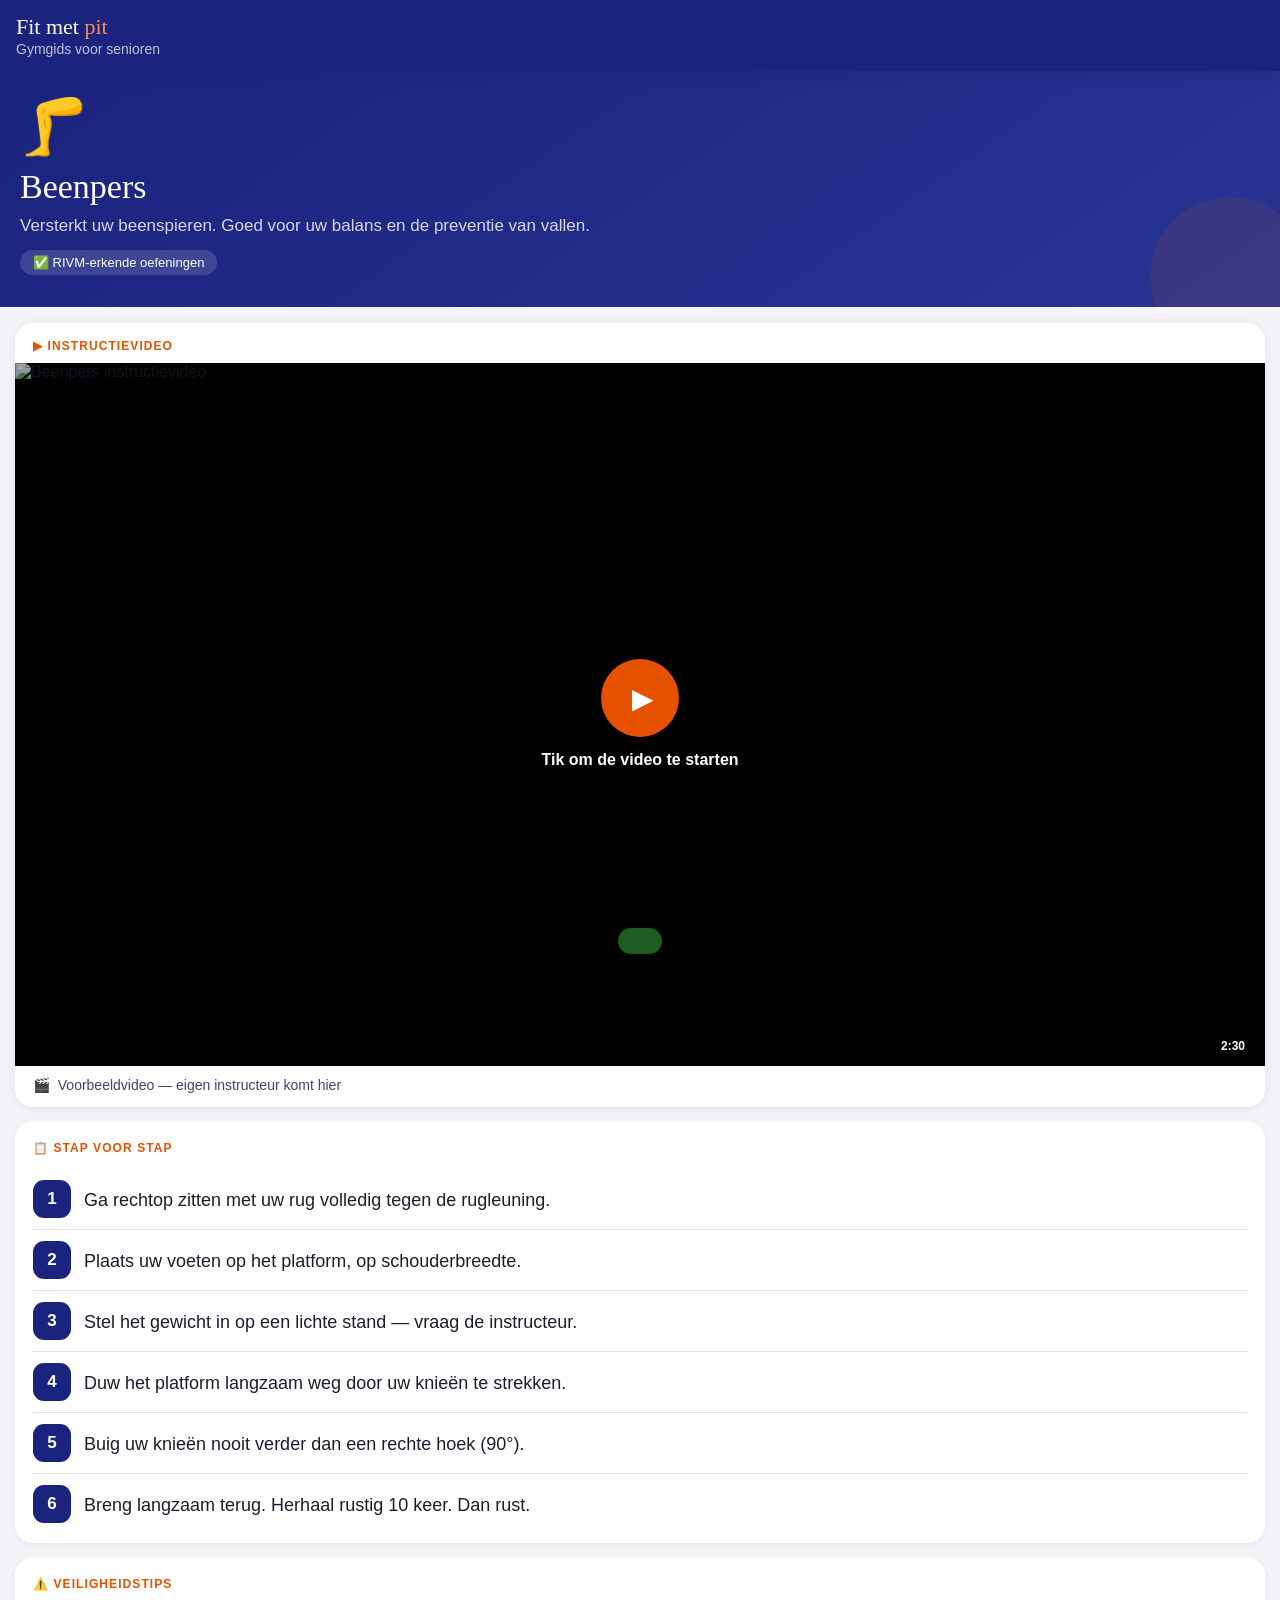
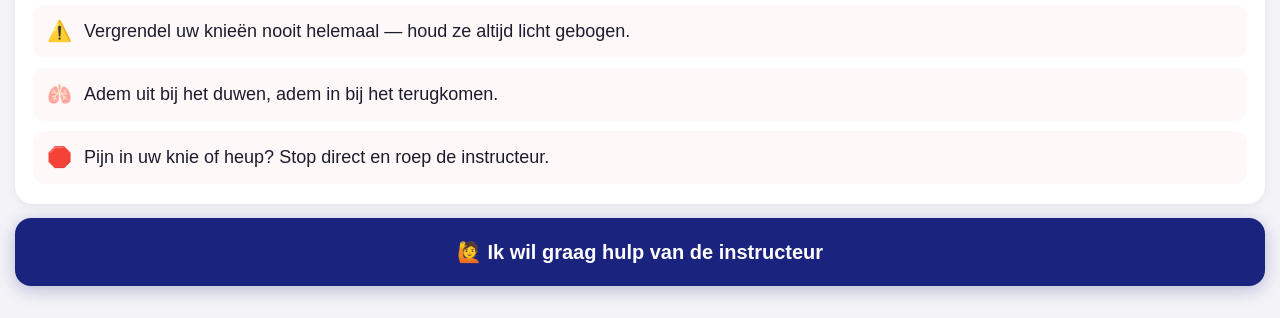
==== commit 266b3559: "Google Fonts verwijderd — pagina's laden nu offline-first Verwijdert afhankelijkheid van fonts.googl" ====
--- a/beenpers.html
+++ b/beenpers.html
@@ -1,97 +1,244 @@
-<!DOCTYPE html>
+﻿<!DOCTYPE html>
 <html lang="nl">
 <head>
 <meta charset="UTF-8">
-<meta name="viewport" content="width=device-width, initial-scale=1.0">
+<meta name="viewport" content="width=device-width, initial-scale=1.0, maximum-scale=1.0, user-scalable=no">
 <title>Fit met Pit — Beenpers</title>
-<link href="https://fonts.googleapis.com/css2?family=Playfair+Display:wght@700;900&family=Plus+Jakarta+Sans:wght@400;500;600;700&display=swap" rel="stylesheet">
-<link rel="stylesheet" href="css/fitmetpit.css">
+<style>
+:root {
+  --or:   #E65100;
+  --bl:   #1A237E;
+  --bl2:  #283593;
+  --bg:   #F4F4F8;
+  --tekst:#1C1C2E;
+  --mid:  #3D4466;
+  --lijn: #DDE0EC;
+  --r:    18px;
+}
+* { margin:0; padding:0; box-sizing:border-box; -webkit-tap-highlight-color:transparent; }
+html, body { font-family:'DM Sans',sans-serif; background:var(--bg); color:var(--tekst); min-height:100vh; }
+
+/* NAV */
+.nav {
+  background:var(--bl);
+  padding:14px 16px;
+  display:flex; align-items:center; gap:12px;
+  box-shadow:0 2px 14px rgba(26,35,126,.3);
+  position:sticky; top:0; z-index:50;
+}
+.nav-logo { font-family:'Fraunces',serif; font-size:22px; color:#fff; }
+.nav-logo span { color:#FF8A50; }
+.nav-sub { font-size:14px; color:rgba(255,255,255,.72); margin-top:1px; }
+
+/* HERO BANNER */
+.hero {
+  background:linear-gradient(145deg,#1A237E,#283593);
+  padding:24px 20px 32px;
+  position:relative; overflow:hidden;
+}
+.hero::after {
+  content:''; position:absolute;
+  width:160px; height:160px; border-radius:50%;
+  background:var(--or); opacity:.1;
+  bottom:-50px; right:-30px;
+}
+.hero-ico { font-size:54px; margin-bottom:10px; }
+.hero-naam { font-family:'Fraunces',serif; color:#fff; font-size:34px; line-height:1.1; }
+.hero-doel { color:rgba(255,255,255,.82); font-size:17px; margin-top:8px; line-height:1.55; position:relative; }
+.hero-badge {
+  display:inline-flex; align-items:center; gap:5px;
+  background:rgba(255,255,255,.14); border-radius:30px;
+  padding:5px 13px; font-size:13px; color:#fff; margin-top:10px;
+}
+
+/* VIDEO */
+.v-blok {
+  background:#fff; margin:16px 15px 0;
+  border-radius:var(--r); overflow:hidden;
+  box-shadow:0 2px 12px rgba(0,0,0,.08);
+}
+.v-lbl {
+  font-size:12px; font-weight:700; text-transform:uppercase;
+  letter-spacing:.09em; color:var(--or); padding:16px 18px 10px;
+}
+
+/* Thumbnail click-to-play */
+.yt-thumb {
+  position:relative; width:100%; aspect-ratio:16/9;
+  cursor:pointer; background:#000; display:block; overflow:hidden;
+}
+.yt-thumb img { width:100%; height:100%; object-fit:cover; display:block; }
+.yt-overlay {
+  position:absolute; inset:0;
+  display:flex; flex-direction:column;
+  align-items:center; justify-content:center; gap:14px;
+  background:rgba(0,0,0,.32);
+}
+.yt-play {
+  width:78px; height:78px; border-radius:50%;
+  background:var(--or); display:flex; align-items:center;
+  justify-content:center; padding-left:5px;
+  box-shadow:0 0 0 0 rgba(230,81,0,.4);
+  animation:pulse 2s infinite;
+}
+.yt-play-ico { font-size:28px; color:#fff; }
+@keyframes pulse {
+  0%   { box-shadow:0 0 0 0 rgba(230,81,0,.4); }
+  60%  { box-shadow:0 0 0 22px rgba(230,81,0,0); }
+  100% { box-shadow:0 0 0 0 rgba(230,81,0,0); }
+}
+.yt-label { color:#fff; font-size:16px; font-weight:600; text-shadow:0 1px 4px rgba(0,0,0,.5); }
+.yt-dur {
+  position:absolute; bottom:10px; right:12px;
+  background:rgba(0,0,0,.7); color:#fff;
+  font-size:12px; font-weight:700; padding:3px 8px; border-radius:5px;
+}
+.yt-frame { position:relative; width:100%; aspect-ratio:16/9; background:#000; }
+.yt-frame iframe { position:absolute; inset:0; width:100%; height:100%; border:none; }
+
+.v-footer { padding:11px 18px 14px; }
+.v-footer-t { font-size:14px; color:var(--mid); display:flex; align-items:center; gap:6px; }
+
+/* STAPPEN */
+.blok {
+  background:#fff; margin:14px 15px 0;
+  border-radius:var(--r); padding:20px 18px;
+  box-shadow:0 2px 10px rgba(0,0,0,.06);
+}
+.blok-lbl {
+  font-size:12px; font-weight:700; text-transform:uppercase;
+  letter-spacing:.09em; color:var(--or); margin-bottom:14px;
+}
+.stap {
+  display:flex; gap:13px; align-items:flex-start;
+  padding:11px 0; border-bottom:1px solid var(--lijn);
+}
+.stap:last-child { border-bottom:none; padding-bottom:0; }
+.stap-nr {
+  width:38px; height:38px; border-radius:11px;
+  background:var(--bl); color:#fff; font-weight:900; font-size:17px;
+  display:flex; align-items:center; justify-content:center; flex-shrink:0;
+}
+.stap-t { font-size:18px; line-height:1.55; color:var(--tekst); padding-top:7px; }
+
+/* TIPS */
+.tip {
+  display:flex; gap:12px; align-items:flex-start;
+  background:#FFF8F8; border-radius:12px;
+  padding:13px 14px; margin-bottom:10px;
+}
+.tip:last-child { margin-bottom:0; }
+.tip-ico { font-size:20px; flex-shrink:0; margin-top:1px; }
+.tip-t { font-size:18px; line-height:1.5; color:var(--tekst); }
+
+/* HULP KNOP */
+.hulp {
+  display:flex; align-items:center; justify-content:center; gap:12px;
+  background:var(--bl); color:#fff; border:none;
+  border-radius:16px; padding:22px 20px;
+  font-family:'DM Sans',sans-serif; font-size:20px; font-weight:700;
+  cursor:pointer; width:calc(100% - 30px); margin:14px 15px 32px;
+  box-shadow:0 4px 18px rgba(26,35,126,.28);
+  transition:transform .18s, background .2s;
+}
+.hulp:active { transform:scale(.97); background:#0d1757; }
+
+/* TOAST */
+.toast {
+  position:fixed; bottom:26px; left:50%;
+  transform:translateX(-50%) translateY(80px);
+  background:#1B5E20; color:#fff; padding:13px 22px;
+  border-radius:13px; font-size:16px; font-weight:600;
+  box-shadow:0 6px 20px rgba(0,0,0,.2);
+  transition:transform .28s ease; z-index:999; white-space:nowrap;
+}
+.toast.aan { transform:translateX(-50%) translateY(0); }
+
+/* Fade in animatie */
+@keyframes infade { from{opacity:0;transform:translateY(12px)} to{opacity:1;transform:none} }
+.hero    { animation:infade .4s ease both; }
+.v-blok  { animation:infade .4s .08s ease both; }
+.blok    { animation:infade .4s .16s ease both; }
+.blok.tips { animation:infade .4s .24s ease both; }
+.hulp    { animation:infade .4s .32s ease both; }
+</style>
 </head>
 <body>
 
-<nav class="nav">
-  <a class="nav-terug" href="index.html">
-    <span class="nav-terug-pijl">←</span>
-    <span>Terug</span>
-  </a>
+<div class="nav">
   <div>
     <div class="nav-logo">Fit met <span>pit</span></div>
     <div class="nav-sub">Gymgids voor senioren</div>
   </div>
-</nav>
+</div>
 
 <div class="hero">
-  <div class="hero-content">
-    <div class="hero-badge">✅ RIVM-erkende oefeningen</div>
-    <span class="hero-icoon">🦵</span>
-    <h1 class="hero-naam">Beenpers</h1>
-    <p class="hero-doel">Versterkt uw beenspieren. Goed voor uw balans en de preventie van vallen.</p>
+  <div class="hero-ico">🦵</div>
+  <div class="hero-naam">Beenpers</div>
+  <div class="hero-doel">Versterkt uw beenspieren. Goed voor uw balans en de preventie van vallen.</div>
+  <div class="hero-badge">✅ RIVM-erkende oefeningen</div>
+</div>
+
+<!-- VIDEO -->
+<div class="v-blok">
+  <div class="v-lbl">▶ Instructievideo</div>
+  <div class="yt-thumb" id="yt-player" onclick="speelVideo()">
+    <img src="https://img.youtube.com/vi/FNTd_mxtWmo/hqdefault.jpg" alt="Beenpers instructievideo" loading="eager">
+    <div class="yt-overlay">
+      <div class="yt-play"><div class="yt-play-ico">▶</div></div>
+      <div class="yt-label">Tik om de video te starten</div>
+    </div>
+    <div class="yt-dur">2:30</div>
   </div>
-</div>
-
-<div class="sectie">
-  <div class="sectie-header">
-    <div class="sectie-label">▶ Instructievideo</div>
+  <div class="v-footer">
+    <div class="v-footer-t">🎬 &nbsp;Voorbeeldvideo — eigen instructeur komt hier</div>
   </div>
-  <div class="video-container" id="video-container" onclick="speelVideo('FNTd_mxtWmo', 60)">
-    <img class="video-thumb" src="https://img.youtube.com/vi/FNTd_mxtWmo/hqdefault.jpg" alt="Instructievideo beenpers" loading="eager">
-    <div class="video-overlay">
-      <div class="video-play-knop">
-        <span>▶</span>
-        <span>Afspelen</span>
-      </div>
-    </div>
-    <div class="video-duur">2:30</div>
-  </div>
-  <div class="video-footer">
-    <span>🎬</span>
-    <span class="video-footer-tekst">Voorbeeldvideo — eigen instructeur van uw sportschool komt hier</span>
-  </div>
-</div>
-
-<div class="sectie">
-  <div class="sectie-header">
-    <div class="sectie-label">📋 Stap voor stap</div>
-  </div>
-  <div class="stappen-lijst">
-    <div class="stap"><div class="stap-nr">1</div><div class="stap-tekst">Ga rechtop zitten met uw rug volledig tegen de rugleuning.</div></div>
-    <div class="stap"><div class="stap-nr">2</div><div class="stap-tekst">Plaats uw voeten op het platform, op schouderbreedte.</div></div>
-    <div class="stap"><div class="stap-nr">3</div><div class="stap-tekst">Stel het gewicht in op een lichte stand — vraag de instructeur.</div></div>
-    <div class="stap"><div class="stap-nr">4</div><div class="stap-tekst">Duw het platform langzaam weg door uw knieën te strekken.</div></div>
-    <div class="stap"><div class="stap-nr">5</div><div class="stap-tekst">Buig uw knieën nooit verder dan een rechte hoek (90°).</div></div>
-    <div class="stap"><div class="stap-nr">6</div><div class="stap-tekst">Breng langzaam terug. Herhaal rustig 10 keer. Dan rust.</div></div>
-  </div>
-</div>
-
-<div class="sectie">
-  <div class="sectie-header">
-    <div class="sectie-label">⚠️ Veiligheidstips</div>
-  </div>
-  <div class="tips-lijst">
-    <div class="tip"><div class="tip-ico">⚠️</div><div class="tip-tekst">Vergrendel uw knieën nooit helemaal — houd ze altijd licht gebogen.</div></div>
-    <div class="tip"><div class="tip-ico">🫁</div><div class="tip-tekst">Adem uit bij het duwen, adem in bij het terugkomen.</div></div>
-    <div class="tip"><div class="tip-ico">🛑</div><div class="tip-tekst">Pijn in uw knie of heup? Stop direct en roep de instructeur.</div></div>
-  </div>
-</div>
-
-<div class="hulp-sectie">
-  <button class="hulp-knop" onclick="roepHulp()">🙋 Ik wil graag hulp van de instructeur</button>
-</div>
-
-<div class="modaal-bg" id="modaal" onclick="sluitModaal(event)">
-  <div class="modaal-kaart">
-    <div class="modaal-top">
-      <div class="modaal-vinkje">✅</div>
-      <div class="modaal-titel">De instructeur is gewaarschuwd!</div>
-      <div class="modaal-sub">Hij of zij komt zo snel mogelijk naar U toe.</div>
-    </div>
-    <div class="modaal-body">
-      <div class="modaal-info">🕐 &nbsp;Blijf rustig zitten bij het apparaat.<br>De instructeur komt eraan.</div>
-      <button class="modaal-sluit" onclick="sluitModaal(event)">← Terug naar de oefening</button>
-    </div>
-  </div>
-</div>
-
-<script src="js/fitmetpit.js"></script>
+</div>
+
+<!-- STAPPEN -->
+<div class="blok">
+  <div class="blok-lbl">📋 Stap voor stap</div>
+  <div class="stap"><div class="stap-nr">1</div><div class="stap-t">Ga rechtop zitten met uw rug volledig tegen de rugleuning.</div></div>
+  <div class="stap"><div class="stap-nr">2</div><div class="stap-t">Plaats uw voeten op het platform, op schouderbreedte.</div></div>
+  <div class="stap"><div class="stap-nr">3</div><div class="stap-t">Stel het gewicht in op een lichte stand — vraag de instructeur.</div></div>
+  <div class="stap"><div class="stap-nr">4</div><div class="stap-t">Duw het platform langzaam weg door uw knieën te strekken.</div></div>
+  <div class="stap"><div class="stap-nr">5</div><div class="stap-t">Buig uw knieën nooit verder dan een rechte hoek (90°).</div></div>
+  <div class="stap"><div class="stap-nr">6</div><div class="stap-t">Breng langzaam terug. Herhaal rustig 10 keer. Dan rust.</div></div>
+</div>
+
+<!-- TIPS -->
+<div class="blok tips">
+  <div class="blok-lbl">⚠️ Veiligheidstips</div>
+  <div class="tip"><div class="tip-ico">⚠️</div><div class="tip-t">Vergrendel uw knieën nooit helemaal — houd ze altijd licht gebogen.</div></div>
+  <div class="tip"><div class="tip-ico">🫁</div><div class="tip-t">Adem uit bij het duwen, adem in bij het terugkomen.</div></div>
+  <div class="tip"><div class="tip-ico">🛑</div><div class="tip-t">Pijn in uw knie of heup? Stop direct en roep de instructeur.</div></div>
+</div>
+
+<button class="hulp" onclick="roepHulp()">
+  🙋 Ik wil graag hulp van de instructeur
+</button>
+
+<div class="toast" id="toast"></div>
+
+<script>
+function speelVideo() {
+  const el = document.getElementById('yt-player');
+  el.outerHTML = `
+    <div class="yt-frame">
+      <iframe
+        src="https://www.youtube-nocookie.com/embed/FNTd_mxtWmo?start=45&autoplay=1&rel=0&modestbranding=1&playsinline=1"
+        allow="accelerometer; autoplay; clipboard-write; encrypted-media; gyroscope; picture-in-picture"
+        allowfullscreen>
+      </iframe>
+    </div>`;
+}
+
+function roepHulp() {
+  const t = document.getElementById('toast');
+  t.textContent = '✅ Instructeur geroepen — kom eraan!';
+  t.classList.add('aan');
+  setTimeout(() => t.classList.remove('aan'), 3000);
+}
+</script>
 </body>
 </html>
